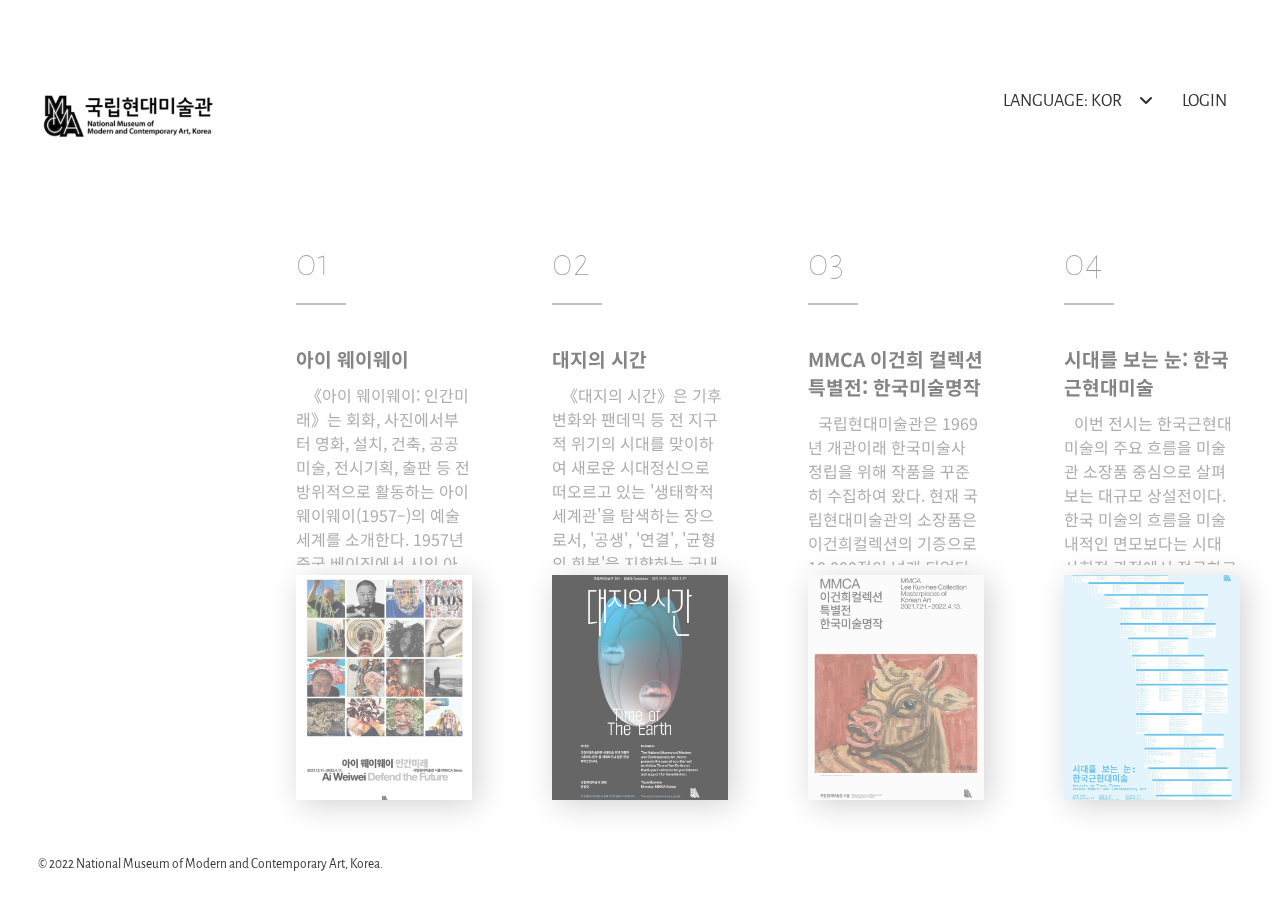
==== index_kr.html @ 799a624a "first commit" ====
<!DOCTYPE html>
<html lang="ko">

<head>
    <meta charset="UTF-8">
    <meta http-equiv="X-UA-Compatible" content="IE=edge">
    <meta name="viewport" content="width=device-width, initial-scale=1.0">
    <link rel="shortcut icon" href="./images/favicon.ico" type="image/x-icon">
    <link rel="stylesheet" href="./css/all.min.css" type="text/css">
    <link rel="stylesheet" href="./css/common.css" type="text/css">
    <script defer src="js/main.js"></script>
    <title>MMCA</title>
</head>

<body class="kr">
    <div id="container">
        <header id="header">
            <h1 class="logo">
                <a href="index.html">
                    <img src="./images/logo.png" alt="National Museum of Modern and Contemporary Art, Korea">
                </a>
            </h1>
        </header>
        <nav id="nav">
            <h2 class="hide">Main Navigation</h2>
            <ul class="gnb">
                <li class="language">
                    <span>LANGUAGE: KOR &nbsp; &nbsp; &nbsp;<i class="fa-solid fa-angle-down"></i></span>
                    <ul class="select">
                        <li><a href="index.html">ENGLISH</a></li>
                        <li><a href="index_kr.html">KOREAN</a></li>
                    </ul>
                </li>
                <li><a href="#">LOGIN</a></li>
            </ul>
        </nav>
        <main id="main">
            <h2 class="hide">전시 목록</h2>
            <section class="section ex1" title="아이 웨이웨이">
                <div class="inner">
                    <div class="txt">
                        <strong>01</strong>
                        <h3 class="tit">아이 웨이웨이</h3>
                        <p>《아이 웨이웨이: 인간미래》는 회화, 사진에서부터 영화, 설치, 건축, 공공미술, 전시기획, 출판 등 전 방위적으로 활동하는 아이 웨이웨이(1957–)의 예술세계를
                            소개한다. 1957년 중국 베이징에서 시인 아이 칭과 가오 잉의 아들로 태어났으며, 문화혁명기에 아버지가 반우파 운동으로 인해 ‘하방’(下放, 중국 문화혁명기에 도시
                            청년과 지식인들을 농촌으로 보내 농민과 지내게한 정치 운동) 되면서 중국 서부 신장 지역에서 성장했다. 아버지가 완전히 복권된 후 1975년 베이징으로 돌아왔고
                            1978년 베이징영화학원 애니메이션과에 입학해 1979년 현대미술 그룹 '성성화회'에서 활동했다. 1981년 뉴욕으로 건너가 마르셀 뒤샹, 앤디 워홀, 재스퍼 존스
                            등의 작품을 접하면서 현대미술에 대한 자신의 관점을 확립해 나갔다. 1993년 베이징으로 귀국 이후, 베이징 동쪽 지역 차오창디 예술촌 형성에 참여했고, 헤르조그 &
                            드 뫼롱의 2008년 베이징 올림픽 경기장인 ‘베이징 국가 체육장’ (종종 ‘새의 둥지’로도 불린다) 프로젝트에도 참여했다.</p>
                    </div>
                    <figure class="pic">
                        <img src="./images/poster1.jpg" alt="아이 웨이웨이">
                    </figure>
                </div>
            </section>
            <section class="section ex2" title="대지의 시간">
                <div class="inner">
                    <div class="txt">
                        <strong>02</strong>
                        <h3 class="tit">대지의 시간</h3>
                        <p>《대지의 시간》은 기후변화와 팬데믹 등 전 지구적 위기의 시대를 맞이하여 새로운 시대정신으로 떠오르고 있는 '생태학적 세계관'을 탐색하는 장으로서, '공생',
                            '연결', '균형의 회복'을 지향하는 국내외 작가 16명의 작품과 아카이브를 선보인다. 김주리, 나현, 백정기, 서동주, 장민승, 정규동, 정소영 등 한국 작가들의
                            신작과 올라퍼 엘리아손, 장뤽 밀렌, 주세페 페노네, 크리스티앙 볼탕스키, 히로시 스기모토 등 해외 작가들의 작품이 어우러져 인간과 자연의 관계를 상호 존중과 교감
                            속에서 파악하고, 균형과 조화를 추구하며 공진화(供進化, co-evolution)하는 열린 공감대를 형성한다.</p>
                    </div>
                    <figure class="pic">
                        <img src="./images/poster2.jpg" alt="대지의 시간">
                    </figure>
                </div>
            </section>
            <section class="section ex3" title="이건희 컬렉션 특별전">
                <div class="inner">
                    <div class="txt">
                        <strong>03</strong>
                        <h3 class="tit">MMCA 이건희 컬렉션 특별전: 한국미술명작</h3>
                        <p>국립현대미술관은 1969년 개관이래 한국미술사 정립을 위해 작품을 꾸준히 수집하여 왔다. 현재 국립현대미술관의 소장품은 이건희컬렉션의 기증으로 10,000점이 넘게
                            되었다. 소장품의 55%가 기증에 의해 수집되었으며 이러한 기증은 한정된 수집예산을 극복하면서 소장품을 보다 풍성하게 해준다.
                            이번 故이건희 삼성 회장 유족들의 기증은 그 미술사적 가치와 규모가 가히 ‘세기의 기증’으로 불릴만하다. 또한 국립현대미술관 소장품의 질과 양을 비약적으로 도약시키고
                            국민들과 함께 향유하도록 했다는 점에서 그 의의는 매우 크다. 기증 작품 1,488점은 근현대미술사를 아우르는 작품들로 국립현대미술관 소장품의 많은 빈자리를 메꾸어
                            줄 것이다. 20세기 초 희귀하고 주요한 한국 작품에서부터 국외 작품에 이르는 이건희컬렉션은 시대별, 부문별, 지역별 다양성을 특징으로 하고 있어 소장가의 미술에
                            대한 애정과 사명감을 짐작할 수 있다. 아울러 소장가로서 故이건희 회장이 당대 창작활동과 미술 발전에 얼마나 많은 기여를 하였는지 알 수 있다..</p>
                    </div>
                    <figure class="pic">
                        <img src="./images/poster3.jpg" alt="이건희 컬렉션">
                    </figure>
                </div>
            </section>
            <section class="section ex4" title="시대를 보는 눈">
                <div class="inner">
                    <div class="txt">
                        <strong>04</strong>
                        <h3 class="tit">시대를 보는 눈: 한국근현대미술</h3>
                        <p>이번 전시는 한국근현대미술의 주요 흐름을 미술관 소장품 중심으로 살펴보는 대규모 상설전이다. 한국 미술의 흐름을 미술 내적인 면모보다는 시대 사회적 관점에서 접근하고자
                            한다. 작품이 등장하게 된 배경이 되는 주요 자료들도 함께 제시함으로써 작품을 둘러싼 배경 및 전개 상황도 살펴볼 수 있다. 15개의 섹션으로 이루어진 이번
                            한국근현대미술 120여 년의 전시는 시기별 연구자들과 협력하여 구성된 협업의 전시이다.
                            20세기 초 미술에서 사실을 어떻게 재현할 것인가에서 출발하여 주관과 개성이 드러나는 다양한 표현 양식으로 변모하였다. 또한 점차 어떤 것이 진정한 사실인가로 무게
                            중심이 이동하면서 실존적 경향의 작업들이 등장하였고 미술표현의 다양한 실험들도 이루어졌다. 이후에는 단색조 경향의 추상 미술과 당대 현실을 읽어내는 민중 계열 작품의
                            상대적 구도가 나타났다. 점차 이런 구도에서 벗어나 탈 중심화된 다원주의 경향의 미술이 출현하게 되었다. 한편으론 전통 화단의 변모로써 한국화의 정체성 규명을
                            모색하기도 하였다. 일제 강점기, 해방, 한국전쟁, 민족분단, 4·19혁명, 유신체제, 88올림픽, 세계화의 시기까지 우리 작가들은 역사적 질곡 속에서도 작품을
                            시대정신으로 심화시키려는 치열한 작가 의식을 보여주었다.
                            3층 5–6 전시실을 따라 1900–1970년대까지의 미술이 전개되며 다시 2층 3–4 전시실과 회랑을 따라 1970년대 후반부터 2000년대까지의 미술이 연결된다.
                            관객은 동선을 따라 이동하면서 한국의 사회적 상황 속에서 미술이 어떻게 변모해 왔는지 사회와 미술의 유기적 관계를 떠올리게 될 것이다. 또한 시간 여행을 하듯
                            시대별로 미술 매체가 어떻게 변화되어 왔는지도 체감할 수 있을 것이다.
                            국립현대미술관은 그동안 한국미술사를 조명하는 다양한 전시를 개최해왔고 미술사에 초점을 맞춘 우수한 소장품과 아카이브를 수집, 보존해 왔다. 이번 전시를 통해 우리
                            미술에 대한 시대의 눈을 싹 틔우고 한국근현대미술을 보다 쉽게 이해하고 친근하게 다가가는 기회가 되길 기대한다.</p>
                    </div>
                    <figure class="pic">
                        <img src="./images/poster4.jpg" alt="시대를 보는 눈">
                    </figure>
                </div>
            </section>
        </main>
        <aside>
            <div class="txt">
                <h2>01</h2>
                <p>《아이 웨이웨이: 인간미래》는 회화, 사진에서부터 영화, 설치, 건축, 공공미술, 전시기획, 출판 등 전 방위적으로 활동하는 아이 웨이웨이(1957–)의 예술세계를
                    소개한다. 1957년 중국 베이징에서 시인 아이 칭과 가오 잉의 아들로 태어났으며, 문화혁명기에 아버지가 반우파 운동으로 인해 ‘하방’(下放, 중국 문화혁명기에 도시
                    청년과 지식인들을 농촌으로 보내 농민과 지내게한 정치 운동) 되면서 중국 서부 신장 지역에서 성장했다. 아버지가 완전히 복권된 후 1975년 베이징으로 돌아왔고
                    1978년 베이징영화학원 애니메이션과에 입학해 1979년 현대미술 그룹 '성성화회'에서 활동했다. 1981년 뉴욕으로 건너가 마르셀 뒤샹, 앤디 워홀, 재스퍼 존스
                    등의 작품을 접하면서 현대미술에 대한 자신의 관점을 확립해 나갔다. 1993년 베이징으로 귀국 이후, 베이징 동쪽 지역 차오창디 예술촌 형성에 참여했고, 헤르조그 &
                    드 뫼롱의 2008년 베이징 올림픽 경기장인 ‘베이징 국가 체육장’ (종종 ‘새의 둥지’로도 불린다) 프로젝트에도 참여했다.</p>
                <span class="btn_close">CLOSE</span>
            </div>
            <figure class="pic">
                <img src="./images/poster1.jpg" alt="">
            </figure>
        </aside>
        <footer id="footer">
            <small>&copy; 2022 National Museum of Modern and Contemporary Art, Korea.</small>
        </footer>
    </div>
</body>

</html>
---- css/common.css ----
@charset "utf-8";
/*Reset & Initial Setting*/
@import url("https://fonts.googleapis.com/css2?family=Alegreya+Sans:wght@100;400;500;700&display=swap");
@import url("https://fonts.googleapis.com/css2?family=Noto+Sans+KR:wght@100;400;700&display=swap");

* {
	margin: 0;
	padding: 0;
	box-sizing: border-box;
}
ul {
	list-style: none;
}
a {
	text-decoration: none;
	color: inherit;
}
img {
	max-width: 100%;
}
.hide {
	width: 0;
	height: 0;
	line-height: 0;
	text-indent: -9999px;
	display: block;
	overflow: hidden;
	position: absolute;
}
body {
	font-family: "Alegreya Sans", sans-serif;
	font-size: 16px;
	color: #333;
}
.kr {
	font-family: "Noto Sans KR", sans-serif;
}
#container {
	width: 100%;
	height: 100vh;
	min-width: 1200px;
	background: #fff;
	display: flex;
}

/*Header*/
#container #header {
	width: 20%;
	height: 100%;
	position: relative;
	padding: 10vh 3vw;
	z-index: 3;
}
#container #header h1 {
	width: 100%;
}
#container #nav {
	position: absolute;
	top: 10vh;
	right: 3vw;
	z-index: 3;
	font-family: "Alegreya Sans", sans-serif;
}
#container #nav > ul {
	display: flex;
}
#container #nav > ul > li {
	font-size: 18px;
	color: #333;
	margin-left: 15px;
	margin-right: 15px;
	cursor: pointer;
}
#container #nav .language {
	position: relative;
}
#container #nav .language i {
	font-size: 16px;
	transition: transform 0.4s;
}
#container #nav .language .select {
	background: rgba(0, 0, 0, 0.4);
	position: absolute;
	text-align: center;
	margin-top: 5px;
	display: none;
}
#container #nav .language .select a {
	font-size: 16px;
	color: #fff;
	padding: 10px 48px;
	display: inline-block;
}
#container #nav .language.active .select {
	display: block;
}
#container #nav .language.active i {
	transform: rotate(180deg);
}

/*Contents Area*/
#container #main {
	width: 80%;
	height: 100%;
	position: relative;
	z-index: 1;
	display: flex;
	padding-top: 15vh;
}
#container #main section {
	flex: 1;
	padding: 70px 40px 100px;
	position: relative;
	opacity: 0.6;
	transition: opacity 1s, flex 1s;
	cursor: pointer;
}
#container #main section::before {
	content: "";
	display: block;
	width: 80%;
	height: 90%;
	position: absolute;
	left: -200%;
	top: 0;
	box-shadow: rgba(100, 100, 111, 0.2) 0px 7px 29px 0px;
	opacity: 0;
	transition: 0.5s;
	background: #fcfcfc;
}
#container #main section:first-of-type {
	z-index: 4;
}
#container #main section:nth-of-type(2) {
	z-index: 3;
}
#container #main section:nth-of-type(3) {
	z-index: 2;
}

#container #main section .inner {
	width: 100%;
	height: 100%;
	display: flex;
	flex-wrap: wrap;
	align-content: space-between;
	position: relative;
}
#container #main section .inner .txt {
	width: 100%;
	transition: 0.5s;
	height: 40vh;
	overflow-y: hidden;
}
#container #main section .inner .txt strong {
	font-family: "Alegreya Sans", sans-serif;
	font-size: 3vw;
	line-height: 1;
	position: relative;
	font-weight: 100;
	margin-bottom: 40px;
	transition: 1s;
	padding-top: 40px;
	width: fit-content;
	display: block;
	color: #555;
}
#container #main section .inner .txt strong::after {
	content: "";
	display: block;
	width: 50px;
	height: 2px;
	background: #999;
	transition: 1.5s;
	margin-top: 20px;
}
#container #main section .inner .txt .tit {
	font-size: 1.5vw;
	margin-bottom: 10px;
}
#container #main section .inner .txt p {
	color: #777;
	text-indent:10px;
	line-height:1.5;
}
#container #main section .inner figure {
	width: 100%;
	height: 25vh;
	margin-top:10px;
	background: #777;
	overflow: hidden;
	box-shadow: 5px 5px 30px rgba(0, 0, 0, 0.3);
	transform-origin: left center;
	transition: 1s;
}
#container #main section .inner figure img {
	width: 100%;
	height: 100%;
	object-fit: cover;
}

#container #main section:hover {
	flex: 1.5;
	opacity: 1;
	z-index: 5;
}
#container #main section:hover::before {
	left: 0;
	opacity: 1;
}
#container #main section:hover .inner .txt {
	width: 80%;
}
#container #main section:hover .inner .txt strong {
	font-size: 5vw;
	padding-top: 0;
}
#container #main section:hover .inner .txt strong::after {
	width: 150%;
	background: #f44336;
}
#container #main section:hover .inner figure {
	filter: saturate(120%);
	transform: translateY(3vh);
}

/*Aside Contents*/
#container aside {
	background: #fcfcfc;
	width: 100%;
	position: absolute;
	top: 0;
	left: -100%;
	opacity: 0;
	z-index: 2;
	padding: 20vh 14vw 15vh 20vw;
	display: flex;
	justify-content: space-between;
	transition: 1s;
}
#container aside.on {
	left: 0%;
	opacity: 1;
}
#container aside .txt {
	width: 40%;
	height: 100%;
}
#container aside .txt h2 {
	font-size: 3vw;
	color: #333;
	margin-top: 20px;
	margin-bottom: 20px;
	font-weight: 100;
}
#container aside .txt p {
	margin-bottom: 60px;
	color: #555;
	text-indent:15px;
	line-height:1.5;
}
#container aside .txt .btn_close {
	color: #f44336;
	cursor: pointer;
}
#container aside figure {
	width: 50%;
}

/*Footer*/
#footer {
	position: fixed;
	left: 3vw;
	bottom: 3vh;
	font-family: "Alegreya Sans", sans-serif;
}
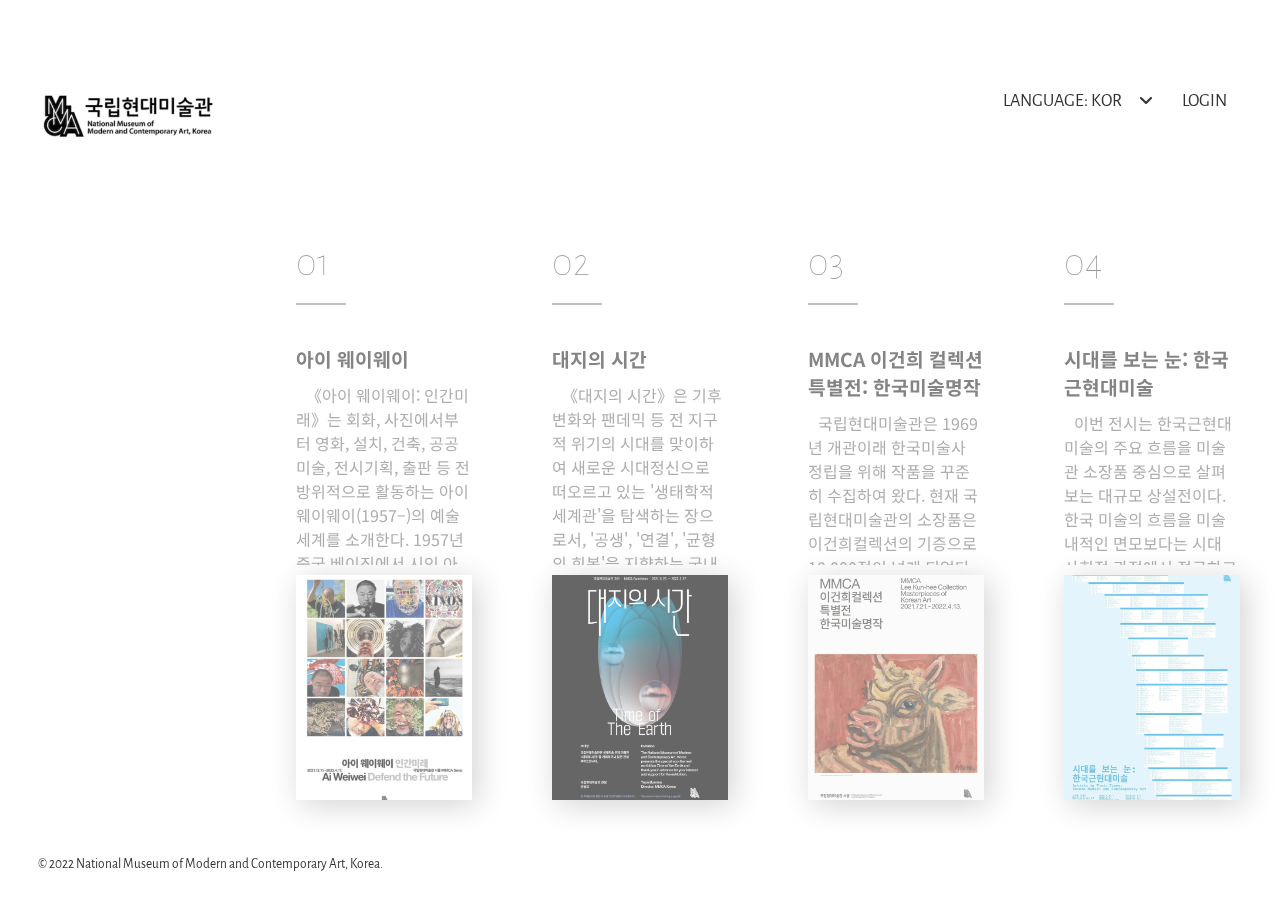
==== commit 352049db: "second commit" ====
--- a/index_kr.html
+++ b/index_kr.html
@@ -16,7 +16,7 @@
     <div id="container">
         <header id="header">
             <h1 class="logo">
-                <a href="index.html">
+                <a href="index_kr.html">
                     <img src="./images/logo.png" alt="National Museum of Modern and Contemporary Art, Korea">
                 </a>
             </h1>
